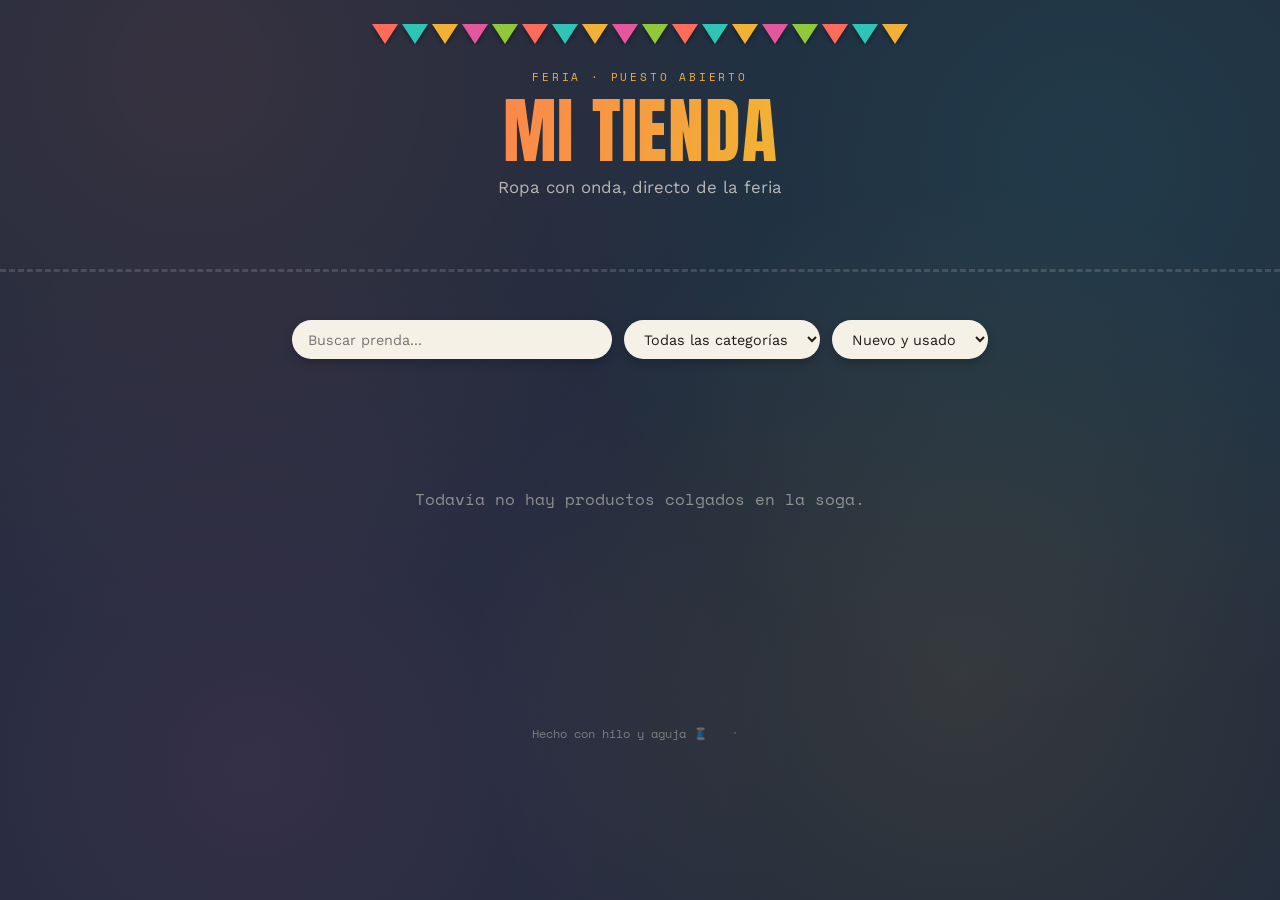
==== index.html @ 523033c7 "Add files via upload" ====
<!DOCTYPE html>
<html lang="es">
<head>
<meta charset="UTF-8">
<meta name="viewport" content="width=device-width, initial-scale=1.0">
<title>Tienda</title>
<link rel="preconnect" href="https://fonts.googleapis.com">
<link href="https://fonts.googleapis.com/css2?family=Anton&family=Space+Mono:wght@400;700&family=Work+Sans:wght@400;500;600;700&display=swap" rel="stylesheet">
<link rel="stylesheet" href="style.css">
</head>
<body>

<div class="bunting" id="bunting"></div>

<header class="stall">
  <div class="stall-inner">
    <p class="eyebrow">FERIA · PUESTO ABIERTO</p>
    <h1 id="siteName">Mi Tienda</h1>
    <p id="siteTagline" class="tagline">Ropa con onda, directo de la feria</p>
    <div class="contact-row" id="contactRow"></div>
  </div>
</header>

<main id="main">
  <div class="filter-bar">
    <input type="text" id="searchInput" placeholder="Buscar prenda...">
    <select id="categoryFilter">
      <option value="">Todas las categorías</option>
    </select>
    <select id="conditionFilter">
      <option value="">Nuevo y usado</option>
      <option value="nuevo">Solo nuevo</option>
      <option value="usado">Solo usado</option>
    </select>
  </div>
  <div id="paused" class="empty-state" hidden>
    <p>Esta tienda está pausada por ahora. Volvé pronto 🧵</p>
  </div>
  <div id="empty" class="empty-state" hidden>
    <p>Todavía no hay productos colgados en la soga.</p>
  </div>
  <div id="noResults" class="empty-state" hidden>
    <p>No encontramos nada con esa búsqueda.</p>
  </div>
  <div id="lines"></div>
</main>

<footer class="foot">
  <p>Hecho con hilo y aguja 🧵 <a href="admin.html" class="admin-link" aria-label="Panel del administrador">·</a></p>
</footer>

<div class="lightbox" id="lightbox" hidden>
  <button class="lightbox-close" id="lightboxClose" aria-label="Cerrar">&times;</button>
  <div class="lightbox-content" id="lightboxContent"></div>
</div>

<script src="app.js"></script>
</body>
</html>
---- style.css ----
:root {
  --navy: #202b3d;
  --navy-deep: #12172a;
  --paper: #f6f1e6;
  --rust: #b5482a;
  --mustard: #d9a441;
  --sage: #7c8f6e;
  --ink: #201d18;
  --line-color: #8a7256;
  --display: "Anton", sans-serif;
  --body: "Work Sans", sans-serif;
  --mono: "Space Mono", monospace;

  /* paleta viva para banderines, luces y detalles de producto */
  --c1: #ff6b5b; /* coral */
  --c2: #2ec4b6; /* turquesa */
  --c3: #f2b134; /* mostaza fuerte */
  --c4: #e4569e; /* magenta */
  --c5: #8fc93a; /* lima */
}

* { box-sizing: border-box; }

/* Cualquier elemento marcado como "hidden" se esconde siempre, sin
   importar qué otras reglas de display tenga su clase (soluciona que el
   lightbox y la barra de búsqueda queden visibles por error). */
[hidden] { display: none !important; }

@media (prefers-reduced-motion: reduce) {
  * { animation: none !important; transition: none !important; }
}

body {
  margin: 0;
  background: var(--navy);
  color: var(--paper);
  font-family: var(--body);
  min-height: 100vh;
  overflow-x: hidden;
  transition: background-color 0.4s ease;
}

/* ---------- Banderines ---------- */

.bunting {
  display: flex;
  justify-content: center;
  gap: 4px;
  padding-top: 1.5rem;
  overflow: hidden;
}
.flag {
  width: 0;
  height: 0;
  border-left: 13px solid transparent;
  border-right: 13px solid transparent;
  border-top: 20px solid var(--fc, var(--c1));
  filter: drop-shadow(0 3px 2px rgba(0,0,0,0.3));
  transform-origin: top center;
  animation: flagSway 3.4s ease-in-out infinite;
  animation-delay: var(--fd, 0s);
}
@keyframes flagSway {
  0%, 100% { transform: rotate(-4deg); }
  50% { transform: rotate(4deg); }
}

/* ---------- Header / stall sign ---------- */

.stall {
  padding: 1.5rem 1.5rem 3rem;
  text-align: center;
  border-bottom: 3px dashed rgba(246,241,230,0.15);
  position: relative;
}

.stall-inner { max-width: 640px; margin: 0 auto; }

.eyebrow {
  font-family: var(--mono);
  font-size: 0.7rem;
  letter-spacing: 0.25em;
  color: var(--c3);
  margin: 0 0 0.75rem;
}

.stall h1 {
  font-family: var(--display);
  font-weight: 400;
  font-size: clamp(2.5rem, 8vw, 4.5rem);
  letter-spacing: 0.01em;
  line-height: 0.95;
  margin: 0;
  text-transform: uppercase;
  background: linear-gradient(100deg, var(--c1) 0%, var(--c3) 35%, var(--c2) 70%, var(--c4) 100%);
  -webkit-background-clip: text;
  background-clip: text;
  color: transparent;
  background-size: 200% 100%;
  animation: titleShift 8s ease-in-out infinite;
}
@keyframes titleShift {
  0%, 100% { background-position: 0% 50%; }
  50% { background-position: 100% 50%; }
}

.tagline {
  font-size: 1.05rem;
  color: rgba(246,241,230,0.7);
  margin: 0.75rem 0 1.5rem;
}

.contact-row {
  display: flex;
  gap: 0.75rem;
  justify-content: center;
  flex-wrap: wrap;
}

.contact-btn {
  font-family: var(--mono);
  font-size: 0.8rem;
  text-decoration: none;
  color: var(--navy-deep);
  background: var(--c3);
  padding: 0.55rem 1.1rem;
  border-radius: 999px;
  font-weight: 700;
  letter-spacing: 0.02em;
  transition: transform 0.15s ease, box-shadow 0.15s ease;
}
.contact-btn:hover { transform: translateY(-2px) scale(1.04); box-shadow: 0 6px 16px rgba(0,0,0,0.3); }
.contact-btn.alt { background: var(--c2); color: #0e2624; }

/* ---------- Clothesline ---------- */

main { max-width: 1100px; margin: 0 auto; padding: 3rem 1.25rem 5rem; }

.empty-state {
  text-align: center;
  color: rgba(246,241,230,0.5);
  font-family: var(--mono);
  padding: 4rem 1rem;
}

.filter-bar {
  display: flex;
  gap: 0.75rem;
  flex-wrap: wrap;
  justify-content: center;
  margin-bottom: 3rem;
}
.filter-bar input,
.filter-bar select {
  font-family: var(--body);
  font-size: 0.9rem;
  padding: 0.65rem 1rem;
  border-radius: 999px;
  border: none;
  background: var(--paper);
  color: var(--ink);
  box-shadow: 0 4px 10px rgba(0,0,0,0.2);
}
.filter-bar input { flex: 1 1 220px; max-width: 320px; }
.filter-bar input:focus,
.filter-bar select:focus { outline: 2px solid var(--c3); }

.line-row {
  position: relative;
  margin-bottom: 4.5rem;
  opacity: 0;
  transform: translateY(24px);
  transition: opacity 0.7s ease, transform 0.7s ease;
}
.line-row.in-view { opacity: 1; transform: translateY(0); }

.rope {
  height: 3px;
  width: 100%;
  background: repeating-linear-gradient(
    115deg,
    var(--line-color) 0px, var(--line-color) 3px,
    #a68a63 3px, #a68a63 6px
  );
  border-radius: 2px;
  box-shadow: 0 1px 2px rgba(0,0,0,0.4);
  position: relative;
}

.lights {
  position: absolute;
  top: -3px;
  left: 0;
  right: 0;
  display: flex;
  justify-content: space-between;
  padding: 0 1.5rem;
  pointer-events: none;
}
.light {
  width: 7px;
  height: 7px;
  border-radius: 50%;
  background: var(--lc, var(--c3));
  box-shadow: 0 0 6px 1px var(--lc, var(--c3));
  animation: twinkle 2.6s ease-in-out infinite;
  animation-delay: var(--ld, 0s);
}
@keyframes twinkle {
  0%, 100% { opacity: 0.35; transform: scale(0.85); }
  50% { opacity: 1; transform: scale(1.15); }
}

.cards {
  display: grid;
  grid-template-columns: repeat(auto-fill, minmax(220px, 1fr));
  gap: 2.75rem 1.5rem;
  margin-top: -0.5rem;
}

.card {
  position: relative;
  background: var(--paper);
  color: var(--ink);
  border-radius: 4px;
  padding: 0.6rem 0.6rem 0.9rem;
  box-shadow: 0 10px 20px rgba(0,0,0,0.25);
  cursor: pointer;
  transform-origin: top center;
  transform: rotate(var(--rot, 0deg));
  animation: sway var(--dur, 5s) ease-in-out infinite;
  animation-delay: var(--delay, 0s);
  transition: box-shadow 0.25s ease;
}
@keyframes sway {
  0%, 100% { transform: rotate(calc(var(--rot, 0deg) - 1.4deg)); }
  50% { transform: rotate(calc(var(--rot, 0deg) + 1.4deg)); }
}
.card:hover {
  animation-play-state: paused;
  transform: translateY(4px) rotate(0deg) scale(1.02);
  box-shadow: 0 8px 22px rgba(0,0,0,0.35);
}

.pin {
  position: absolute;
  top: -14px;
  left: 50%;
  transform: translateX(-50%);
  width: 16px;
  height: 22px;
  z-index: 2;
}
.pin::before {
  content: "";
  position: absolute;
  inset: 0;
  background: var(--accent, var(--c1));
  border-radius: 3px;
}
.pin::after {
  content: "";
  position: absolute;
  left: 50%;
  top: 4px;
  bottom: 4px;
  width: 2px;
  background: rgba(0,0,0,0.25);
  transform: translateX(-50%);
}

.card-media {
  width: 100%;
  aspect-ratio: 3/4;
  overflow: hidden;
  border-radius: 2px;
  background: #ddd3bd;
  position: relative;
}
.card-media img, .card-media video {
  width: 100%;
  height: 100%;
  object-fit: cover;
  display: block;
  transition: transform 0.4s ease;
}
.card:hover .card-media img,
.card:hover .card-media video { transform: scale(1.06); }
.play-badge {
  position: absolute;
  bottom: 8px;
  right: 8px;
  background: rgba(23,31,44,0.85);
  color: var(--paper);
  font-family: var(--mono);
  font-size: 0.65rem;
  padding: 0.25rem 0.5rem;
  border-radius: 999px;
}
.condition-badge {
  position: absolute;
  top: 8px;
  left: 8px;
  font-family: var(--mono);
  font-size: 0.62rem;
  font-weight: 700;
  padding: 0.2rem 0.5rem;
  border-radius: 999px;
  color: #fff;
  text-transform: uppercase;
  letter-spacing: 0.03em;
}
.condition-badge.nuevo { background: var(--c5); color: #17210f; }
.condition-badge.usado { background: var(--c3); color: #3a2a05; }

.card-body { padding: 0.7rem 0.35rem 0.1rem; }

.card-name {
  font-weight: 600;
  font-size: 0.95rem;
  margin: 0 0 0.3rem;
  line-height: 1.25;
}

.card-price {
  font-family: var(--mono);
  font-weight: 700;
  color: var(--accent, var(--rust));
  font-size: 0.95rem;
  margin: 0;
}

.card-tag {
  display: inline-block;
  font-family: var(--mono);
  font-size: 0.65rem;
  color: #fff;
  background: var(--accent, var(--sage));
  border-radius: 3px;
  padding: 0.15rem 0.45rem;
  margin-top: 0.4rem;
}

/* ---------- Destellos al tocar una prenda ---------- */

.spark {
  position: fixed;
  width: 6px;
  height: 6px;
  border-radius: 50%;
  pointer-events: none;
  z-index: 60;
  animation: sparkOut 0.6s ease-out forwards;
}
@keyframes sparkOut {
  0% { opacity: 1; transform: translate(0, 0) scale(1); }
  100% { opacity: 0; transform: translate(var(--sx), var(--sy)) scale(0.3); }
}

/* ---------- Footer ---------- */

.foot {
  text-align: center;
  padding: 2rem 1rem 3rem;
  font-family: var(--mono);
  font-size: 0.75rem;
  color: rgba(246,241,230,0.4);
}
.foot a { color: rgba(246,241,230,0.55); }
.admin-link {
  display: inline-block;
  margin-left: 0.4rem;
  padding: 0.3rem 0.5rem;
  opacity: 0.35;
  text-decoration: none;
  font-size: 1rem;
}
.admin-link:hover { opacity: 0.8; }

/* ---------- Lightbox ---------- */

.lightbox {
  position: fixed;
  inset: 0;
  background: rgba(10,12,16,0.92);
  display: flex;
  align-items: center;
  justify-content: center;
  z-index: 50;
  padding: 2rem;
}
.lightbox-content {
  max-width: min(520px, 92vw);
  max-height: 85vh;
  width: 100%;
  animation: popIn 0.25s ease;
}
@keyframes popIn {
  0% { opacity: 0; transform: scale(0.92) translateY(10px); }
  100% { opacity: 1; transform: scale(1) translateY(0); }
}
.lightbox-content img, .lightbox-content video {
  width: 100%;
  max-height: 70vh;
  object-fit: contain;
  border-radius: 6px;
  display: block;
  margin: 0 auto;
}
.lightbox-info {
  background: var(--paper);
  color: var(--ink);
  padding: 1rem 1.2rem;
  border-radius: 0 0 6px 6px;
}
.lightbox-close {
  position: absolute;
  top: 1.25rem;
  right: 1.5rem;
  background: none;
  border: none;
  color: var(--paper);
  font-size: 2rem;
  cursor: pointer;
  line-height: 1;
}
.video-link-btn {
  display: inline-block;
  margin-top: 0.6rem;
  font-family: var(--mono);
  font-size: 0.8rem;
  color: var(--navy-deep);
  background: var(--c3);
  padding: 0.4rem 0.8rem;
  border-radius: 999px;
  text-decoration: none;
}

@media (max-width: 480px) {
  .cards { grid-template-columns: repeat(auto-fill, minmax(150px, 1fr)); gap: 2.25rem 1rem; }
}
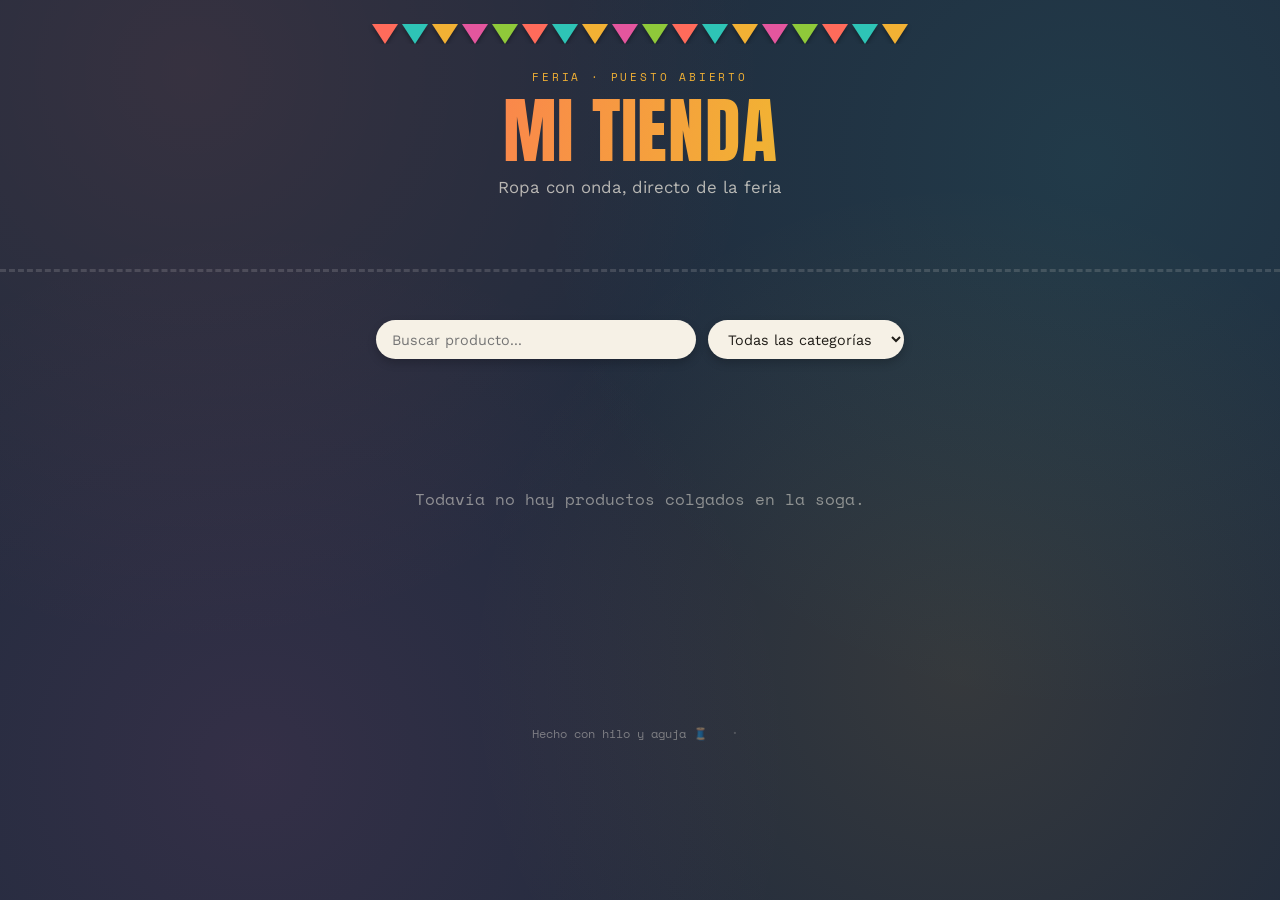
==== commit 8b0d72a7: "Update index.html" ====
--- a/index.html
+++ b/index.html
@@ -9,51 +9,59 @@
 <link rel="stylesheet" href="style.css">
 </head>
 <body>
-
 <div class="bunting" id="bunting"></div>
-
 <header class="stall">
-  <div class="stall-inner">
-    <p class="eyebrow">FERIA · PUESTO ABIERTO</p>
-    <h1 id="siteName">Mi Tienda</h1>
-    <p id="siteTagline" class="tagline">Ropa con onda, directo de la feria</p>
-    <div class="contact-row" id="contactRow"></div>
-  </div>
+<div class="stall-inner">
+<p class="eyebrow">FERIA · PUESTO ABIERTO</p>
+<h1 id="siteName">Mi Tienda</h1>
+<p id="siteTagline" class="tagline">Ropa con onda, directo de la feria</p>
+<div class="contact-row" id="contactRow"></div>
+</div>
 </header>
-
 <main id="main">
-  <div class="filter-bar">
-    <input type="text" id="searchInput" placeholder="Buscar prenda...">
-    <select id="categoryFilter">
-      <option value="">Todas las categorías</option>
-    </select>
-    <select id="conditionFilter">
-      <option value="">Nuevo y usado</option>
-      <option value="nuevo">Solo nuevo</option>
-      <option value="usado">Solo usado</option>
-    </select>
-  </div>
-  <div id="paused" class="empty-state" hidden>
-    <p>Esta tienda está pausada por ahora. Volvé pronto 🧵</p>
-  </div>
-  <div id="empty" class="empty-state" hidden>
-    <p>Todavía no hay productos colgados en la soga.</p>
-  </div>
-  <div id="noResults" class="empty-state" hidden>
-    <p>No encontramos nada con esa búsqueda.</p>
-  </div>
-  <div id="lines"></div>
+<div class="filter-bar">
+<input type="text" id="searchInput" placeholder="Buscar producto...">
+<select id="categoryFilter">
+<option value="">Todas las categorías</option>
+</select>
+</div>
+<div id="paused" class="empty-state" hidden>
+<p>Esta tienda está pausada por ahora. Volvé pronto 🧵</p>
+</div>
+<div id="empty" class="empty-state" hidden>
+<p>Todavía no hay productos colgados en la soga.</p>
+</div>
+<div id="noResults" class="empty-state" hidden>
+<p>No encontramos nada con esa búsqueda.</p>
+</div>
+<div id="lines"></div>
 </main>
-
 <footer class="foot">
-  <p>Hecho con hilo y aguja 🧵 <a href="admin.html" class="admin-link" aria-label="Panel del administrador">·</a></p>
+<p>Hecho con hilo y aguja 🧵 <a href="admin.html" class="admin-link" aria-label="Panel del administrador">·</a></p>
 </footer>
 
-<div class="lightbox" id="lightbox" hidden>
-  <button class="lightbox-close" id="lightboxClose" aria-label="Cerrar">&times;</button>
-  <div class="lightbox-content" id="lightboxContent"></div>
+<button class="cart-fab" id="cartFab" hidden>
+🧺 <span id="cartCount">0</span>
+</button>
+
+<div class="cart-overlay" id="cartOverlay" hidden>
+<div class="cart-panel">
+<div class="cart-panel-head">
+<h2>Tu pedido</h2>
+<button class="cart-close" id="cartClose" aria-label="Cerrar">&times;</button>
+</div>
+<div id="cartItems" class="cart-items"></div>
+<div class="cart-panel-footer">
+<div class="cart-total"><span>Total</span><span id="cartTotal">$0</span></div>
+<a href="#" id="cartWhatsapp" class="contact-btn cart-checkout" target="_blank" rel="noopener">Hacer pedido por WhatsApp</a>
+</div>
+</div>
 </div>
 
+<div class="lightbox" id="lightbox" hidden>
+<button class="lightbox-close" id="lightboxClose" aria-label="Cerrar">&times;</button>
+<div class="lightbox-content" id="lightboxContent"></div>
+</div>
 <script src="app.js"></script>
 </body>
 </html>
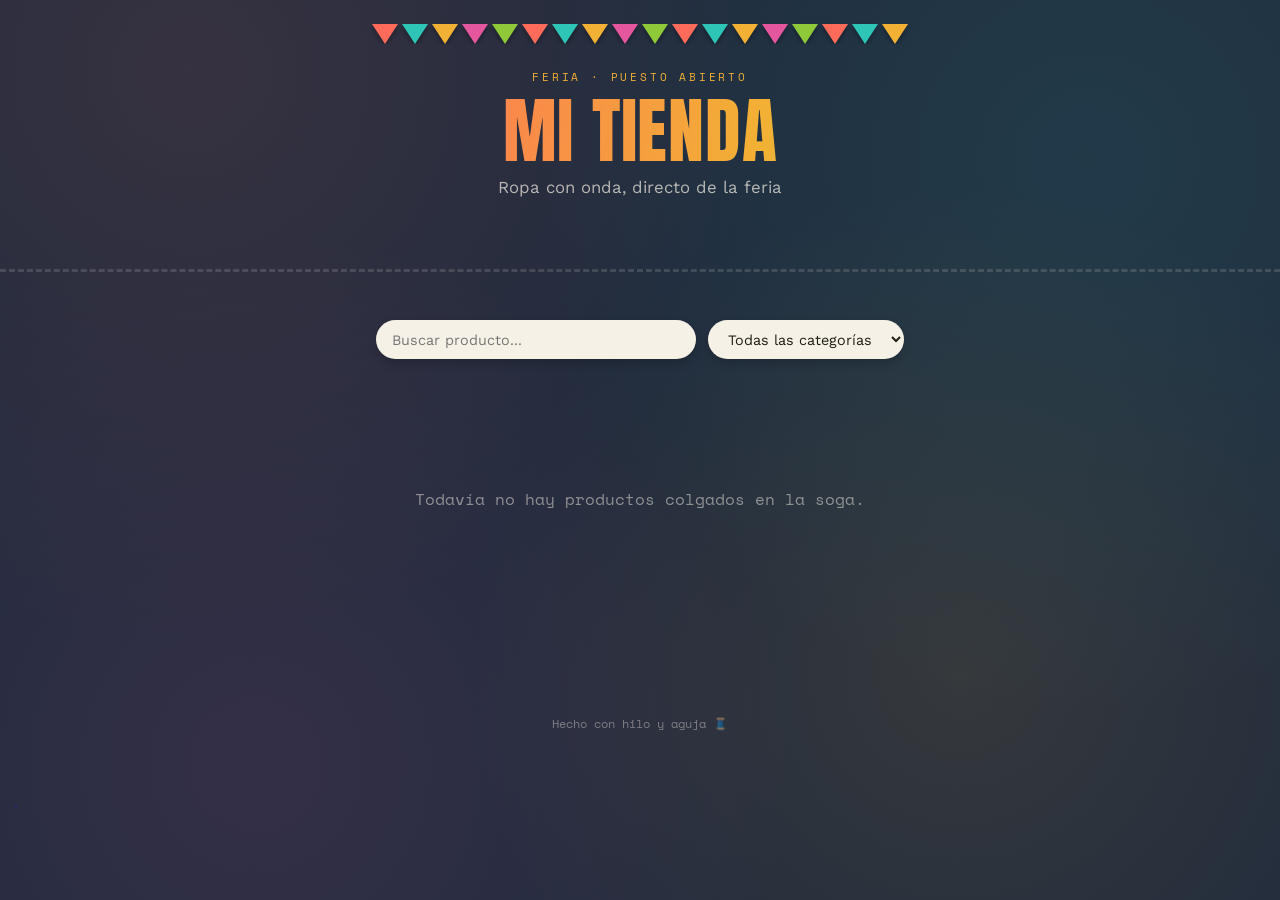
==== commit cede6c32: "Enhance cart panel with name and address inputs Added input fields for name and address in the cart " ====
--- a/index.html
+++ b/index.html
@@ -37,12 +37,15 @@
 <div id="lines"></div>
 </main>
 <footer class="foot">
-<p>Hecho con hilo y aguja 🧵 <a href="admin.html" class="admin-link" aria-label="Panel del administrador">·</a></p>
+<p>Hecho con hilo y aguja 🧵</p>
 </footer>
 
-<button class="cart-fab" id="cartFab" hidden>
+<div class="top-right-bar">
+<button class="cart-fab" id="cartFab">
 🧺 <span id="cartCount">0</span>
 </button>
+<a href="admin.html" class="admin-link" aria-label="Panel del administrador">·</a>
+</div>
 
 <div class="cart-overlay" id="cartOverlay" hidden>
 <div class="cart-panel">
@@ -52,6 +55,10 @@
 </div>
 <div id="cartItems" class="cart-items"></div>
 <div class="cart-panel-footer">
+<label for="cartNombre" class="cart-field-label">Tu nombre</label>
+<input type="text" id="cartNombre" placeholder="¿Cómo te llamamos?">
+<label for="cartDireccion" class="cart-field-label">Dirección o dónde retirás</label>
+<input type="text" id="cartDireccion" placeholder="Dirección de entrega o punto de retiro">
 <div class="cart-total"><span>Total</span><span id="cartTotal">$0</span></div>
 <a href="#" id="cartWhatsapp" class="contact-btn cart-checkout" target="_blank" rel="noopener">Hacer pedido por WhatsApp</a>
 </div>
--- a/style.css
+++ b/style.css
@@ -41,7 +41,6 @@
 }
 
 /* ---------- Banderines ---------- */
-
 .bunting {
   display: flex;
   justify-content: center;
@@ -66,16 +65,13 @@
 }
 
 /* ---------- Header / stall sign ---------- */
-
 .stall {
   padding: 1.5rem 1.5rem 3rem;
   text-align: center;
   border-bottom: 3px dashed rgba(246,241,230,0.15);
   position: relative;
 }
-
 .stall-inner { max-width: 640px; margin: 0 auto; }
-
 .eyebrow {
   font-family: var(--mono);
   font-size: 0.7rem;
@@ -83,7 +79,6 @@
   color: var(--c3);
   margin: 0 0 0.75rem;
 }
-
 .stall h1 {
   font-family: var(--display);
   font-weight: 400;
@@ -103,20 +98,17 @@
   0%, 100% { background-position: 0% 50%; }
   50% { background-position: 100% 50%; }
 }
-
 .tagline {
   font-size: 1.05rem;
   color: rgba(246,241,230,0.7);
   margin: 0.75rem 0 1.5rem;
 }
-
 .contact-row {
   display: flex;
   gap: 0.75rem;
   justify-content: center;
   flex-wrap: wrap;
 }
-
 .contact-btn {
   font-family: var(--mono);
   font-size: 0.8rem;
@@ -133,7 +125,6 @@
 .contact-btn.alt { background: var(--c2); color: #0e2624; }
 
 /* ---------- Clothesline ---------- */
-
 main { max-width: 1100px; margin: 0 auto; padding: 3rem 1.25rem 5rem; }
 
 .empty-state {
@@ -186,7 +177,6 @@
   box-shadow: 0 1px 2px rgba(0,0,0,0.4);
   position: relative;
 }
-
 .lights {
   position: absolute;
   top: -3px;
@@ -217,7 +207,6 @@
   gap: 2.75rem 1.5rem;
   margin-top: -0.5rem;
 }
-
 .card {
   position: relative;
   background: var(--paper);
@@ -241,7 +230,6 @@
   transform: translateY(4px) rotate(0deg) scale(1.02);
   box-shadow: 0 8px 22px rgba(0,0,0,0.35);
 }
-
 .pin {
   position: absolute;
   top: -14px;
@@ -268,7 +256,6 @@
   background: rgba(0,0,0,0.25);
   transform: translateX(-50%);
 }
-
 .card-media {
   width: 100%;
   aspect-ratio: 3/4;
@@ -297,31 +284,13 @@
   padding: 0.25rem 0.5rem;
   border-radius: 999px;
 }
-.condition-badge {
-  position: absolute;
-  top: 8px;
-  left: 8px;
-  font-family: var(--mono);
-  font-size: 0.62rem;
-  font-weight: 700;
-  padding: 0.2rem 0.5rem;
-  border-radius: 999px;
-  color: #fff;
-  text-transform: uppercase;
-  letter-spacing: 0.03em;
-}
-.condition-badge.nuevo { background: var(--c5); color: #17210f; }
-.condition-badge.usado { background: var(--c3); color: #3a2a05; }
-
 .card-body { padding: 0.7rem 0.35rem 0.1rem; }
-
 .card-name {
   font-weight: 600;
   font-size: 0.95rem;
   margin: 0 0 0.3rem;
   line-height: 1.25;
 }
-
 .card-price {
   font-family: var(--mono);
   font-weight: 700;
@@ -329,7 +298,6 @@
   font-size: 0.95rem;
   margin: 0;
 }
-
 .card-tag {
   display: inline-block;
   font-family: var(--mono);
@@ -341,8 +309,25 @@
   margin-top: 0.4rem;
 }
 
+/* ---------- Botón "Agregar" ---------- */
+.add-to-cart-btn {
+  display: block;
+  width: 100%;
+  margin-top: 0.6rem;
+  font-family: var(--mono);
+  font-size: 0.72rem;
+  font-weight: 700;
+  background: var(--navy);
+  color: var(--paper);
+  border: none;
+  border-radius: 999px;
+  padding: 0.45rem 0.7rem;
+  cursor: pointer;
+  transition: background 0.15s ease;
+}
+.add-to-cart-btn:hover { background: var(--accent, var(--rust)); color: #fff; }
+
 /* ---------- Destellos al tocar una prenda ---------- */
-
 .spark {
   position: fixed;
   width: 6px;
@@ -358,7 +343,6 @@
 }
 
 /* ---------- Footer ---------- */
-
 .foot {
   text-align: center;
   padding: 2rem 1rem 3rem;
@@ -377,8 +361,95 @@
 }
 .admin-link:hover { opacity: 0.8; }
 
+/* ---------- Carrito ---------- */
+.cart-fab {
+  position: fixed;
+  right: 1.25rem;
+  bottom: 1.25rem;
+  display: flex;
+  align-items: center;
+  gap: 0.5rem;
+  background: var(--rust);
+  color: #fff;
+  border: none;
+  border-radius: 999px;
+  padding: 0.8rem 1.1rem;
+  font-family: var(--mono);
+  font-size: 0.95rem;
+  font-weight: 700;
+  box-shadow: 0 6px 18px rgba(0,0,0,0.35);
+  z-index: 55;
+  cursor: pointer;
+}
+
+.cart-overlay {
+  position: fixed;
+  inset: 0;
+  background: rgba(10,12,16,0.6);
+  display: flex;
+  align-items: flex-end;
+  justify-content: center;
+  z-index: 65;
+}
+@media (min-width: 620px) {
+  .cart-overlay { align-items: center; }
+}
+
+.cart-panel {
+  background: var(--paper);
+  color: var(--ink);
+  width: 100%;
+  max-width: 460px;
+  max-height: 85vh;
+  border-radius: 16px 16px 0 0;
+  display: flex;
+  flex-direction: column;
+  overflow: hidden;
+}
+@media (min-width: 620px) {
+  .cart-panel { border-radius: 10px; max-height: 80vh; }
+}
+
+.cart-panel-head {
+  display: flex;
+  align-items: center;
+  justify-content: space-between;
+  padding: 1.1rem 1.3rem 0.8rem;
+  border-bottom: 1px dashed #d8cfba;
+}
+.cart-panel-head h2 { font-family: var(--display); font-weight: 400; text-transform: uppercase; font-size: 1.2rem; margin: 0; }
+.cart-close { background: none; border: none; font-size: 1.3rem; color: #6b6355; padding: 0.2rem; cursor: pointer; margin: 0; }
+
+.cart-items { padding: 0.6rem 1.3rem; overflow-y: auto; flex: 1; }
+
+.cart-item {
+  display: flex;
+  align-items: center;
+  justify-content: space-between;
+  padding: 0.8rem 0;
+  border-bottom: 1px dashed #e6dfcd;
+  gap: 0.7rem;
+}
+.cart-item-info { display: flex; flex-direction: column; gap: 0.15rem; }
+.cart-item-name { font-weight: 600; font-size: 0.9rem; }
+.cart-item-price { font-family: var(--mono); font-size: 0.78rem; color: #6b6355; }
+
+.cart-item-qty { display: flex; align-items: center; gap: 0.6rem; }
+.cart-item-qty button {
+  width: 26px; height: 26px; border-radius: 50%; margin: 0;
+  border: 1px solid #d8cfba; background: #efe8d5; color: var(--ink);
+  font-size: 0.95rem; line-height: 1; padding: 0; display: flex; align-items: center; justify-content: center;
+}
+.cart-item-qty span { min-width: 14px; text-align: center; font-weight: 600; font-family: var(--mono); }
+
+.cart-panel-footer { padding: 1rem 1.3rem 1.3rem; border-top: 1px dashed #d8cfba; }
+.cart-total {
+  display: flex; justify-content: space-between; align-items: baseline;
+  font-family: var(--mono); font-size: 1.05rem; font-weight: 700; margin-bottom: 0.8rem;
+}
+.cart-checkout { display: block; width: 100%; text-align: center; margin-top: 0; }
+
 /* ---------- Lightbox ---------- */
-
 .lightbox {
   position: fixed;
   inset: 0;
@@ -439,4 +510,3 @@
 @media (max-width: 480px) {
   .cards { grid-template-columns: repeat(auto-fill, minmax(150px, 1fr)); gap: 2.25rem 1rem; }
 }
-
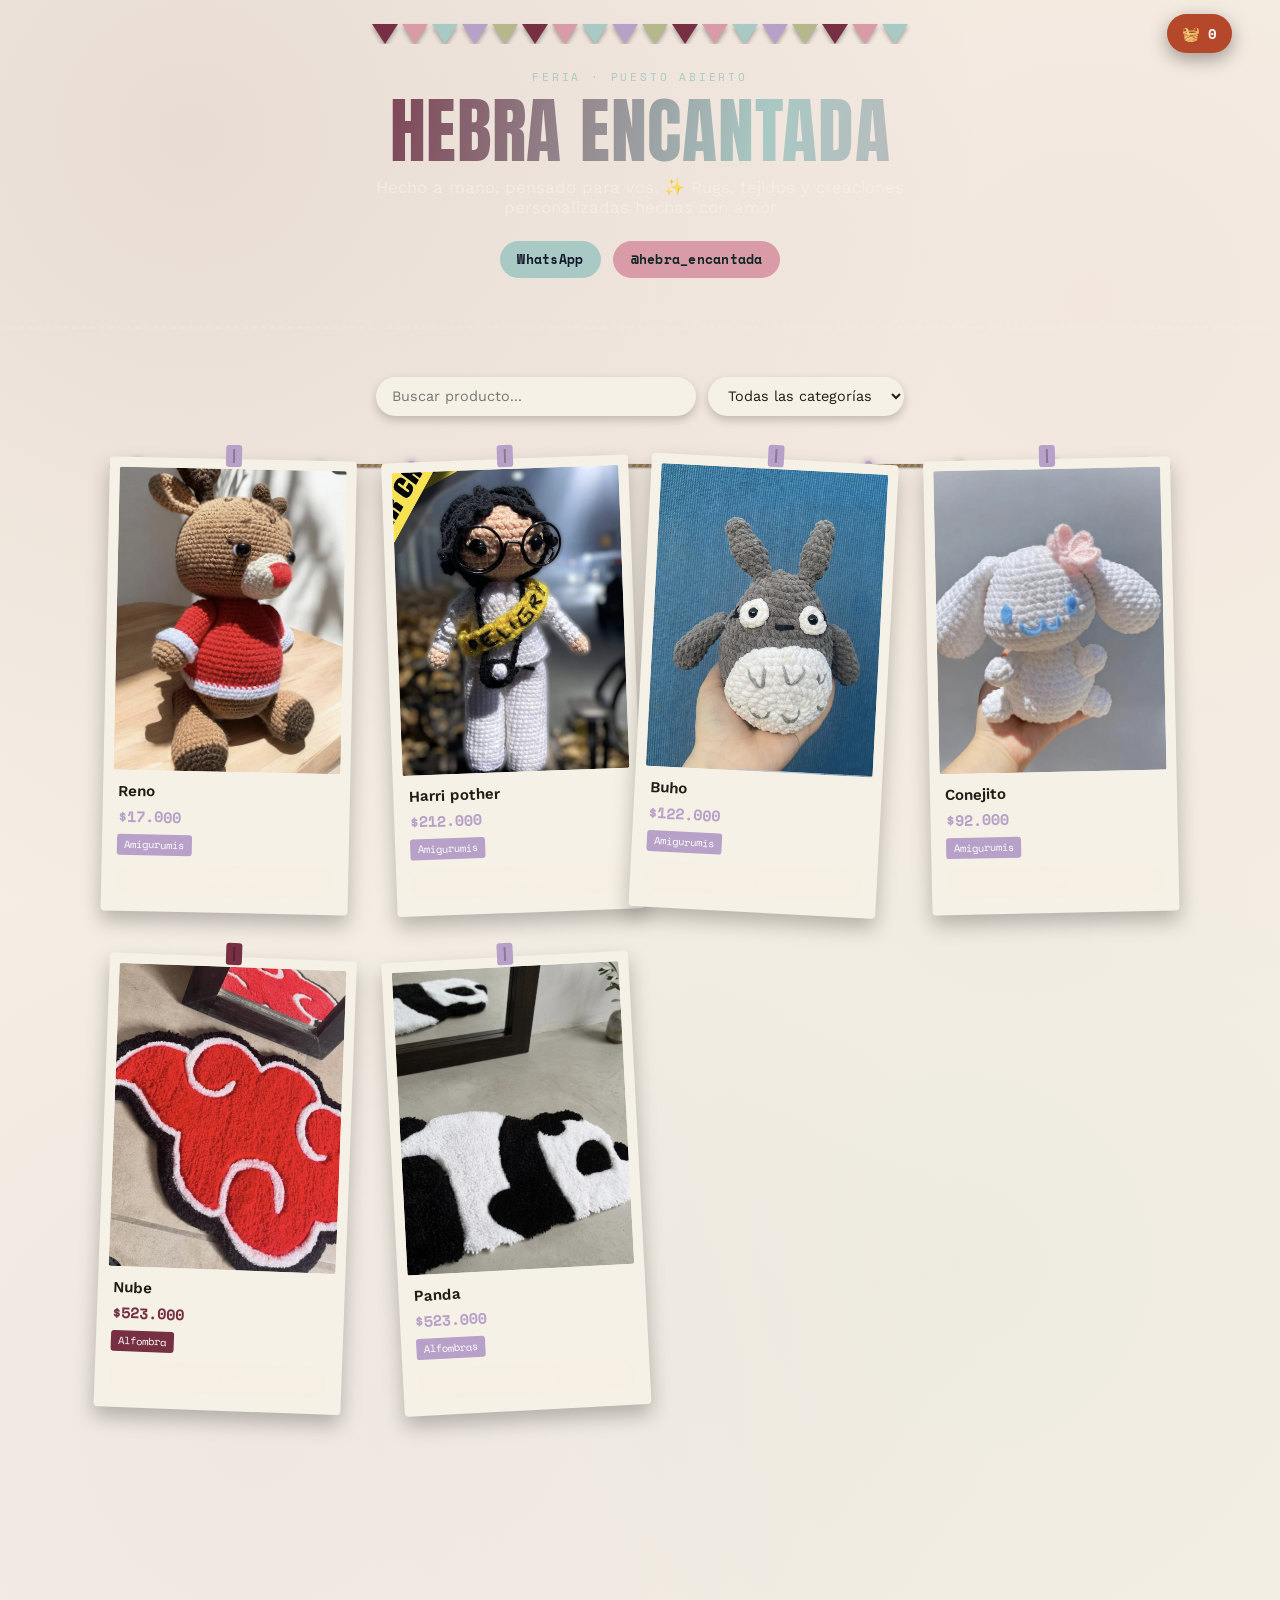
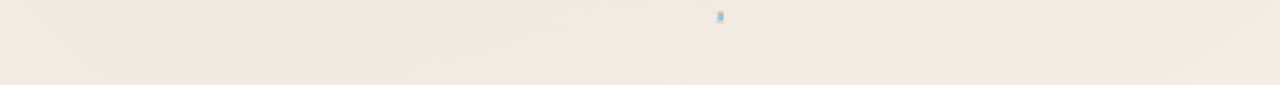
==== commit d3af2ddb: "Refactor cart and footer sections in index.html" ====
--- a/index.html
+++ b/index.html
@@ -10,12 +10,21 @@
 </head>
 <body>
 <div class="bunting" id="bunting"></div>
+
+<div class="top-right-bar">
+<button class="cart-fab" id="cartFab">
+🧺 <span id="cartCount">0</span>
+</button>
+<a href="admin.html" class="admin-link" aria-label="Panel del administrador">·</a>
+</div>
+
 <header class="stall">
 <div class="stall-inner">
 <p class="eyebrow">FERIA · PUESTO ABIERTO</p>
 <h1 id="siteName">Mi Tienda</h1>
 <p id="siteTagline" class="tagline">Ropa con onda, directo de la feria</p>
 <div class="contact-row" id="contactRow"></div>
+<p id="ofertaGlobalBanner" class="oferta-banner" hidden></p>
 </div>
 </header>
 <main id="main">
@@ -37,15 +46,8 @@
 <div id="lines"></div>
 </main>
 <footer class="foot">
-<p>Hecho con hilo y aguja 🧵</p>
+<p id="footerText">Hecho con hilo y aguja 🧵</p>
 </footer>
-
-<div class="top-right-bar">
-<button class="cart-fab" id="cartFab">
-🧺 <span id="cartCount">0</span>
-</button>
-<a href="admin.html" class="admin-link" aria-label="Panel del administrador">·</a>
-</div>
 
 <div class="cart-overlay" id="cartOverlay" hidden>
 <div class="cart-panel">
@@ -57,8 +59,24 @@
 <div class="cart-panel-footer">
 <label for="cartNombre" class="cart-field-label">Tu nombre</label>
 <input type="text" id="cartNombre" placeholder="¿Cómo te llamamos?">
-<label for="cartDireccion" class="cart-field-label">Dirección o dónde retirás</label>
-<input type="text" id="cartDireccion" placeholder="Dirección de entrega o punto de retiro">
+
+<label for="cartEntrega" class="cart-field-label">Entrega</label>
+<select id="cartEntrega">
+<option value="envio">Envío</option>
+<option value="retiro">Retiro en el local</option>
+</select>
+
+<label for="cartDireccion" class="cart-field-label" id="cartDireccionLabel">Dirección de envío</label>
+<input type="text" id="cartDireccion" placeholder="Dirección de entrega">
+
+<label for="cartPago" class="cart-field-label">Forma de pago</label>
+<select id="cartPago">
+<option value="efectivo">Efectivo</option>
+<option value="transferencia">Transferencia</option>
+<option value="credito">Tarjeta de crédito</option>
+</select>
+<p id="recargoNota" class="cart-recargo-nota" hidden></p>
+
 <div class="cart-total"><span>Total</span><span id="cartTotal">$0</span></div>
 <a href="#" id="cartWhatsapp" class="contact-btn cart-checkout" target="_blank" rel="noopener">Hacer pedido por WhatsApp</a>
 </div>
--- a/style.css
+++ b/style.css
@@ -351,21 +351,30 @@
   color: rgba(246,241,230,0.4);
 }
 .foot a { color: rgba(246,241,230,0.55); }
+
+/* ---------- Barra superior: carrito + acceso admin ---------- */
+.top-right-bar {
+  position: fixed;
+  top: 14px;
+  right: 14px;
+  z-index: 55;
+  display: flex;
+  align-items: center;
+  gap: 0.6rem;
+}
 .admin-link {
   display: inline-block;
-  margin-left: 0.4rem;
-  padding: 0.3rem 0.5rem;
-  opacity: 0.35;
+  padding: 0.4rem 0.6rem;
+  opacity: 0.4;
   text-decoration: none;
-  font-size: 1rem;
-}
-.admin-link:hover { opacity: 0.8; }
+  font-size: 1.3rem;
+  line-height: 1;
+  color: var(--paper);
+}
+.admin-link:hover { opacity: 0.85; }
 
 /* ---------- Carrito ---------- */
 .cart-fab {
-  position: fixed;
-  right: 1.25rem;
-  bottom: 1.25rem;
   display: flex;
   align-items: center;
   gap: 0.5rem;
@@ -373,12 +382,11 @@
   color: #fff;
   border: none;
   border-radius: 999px;
-  padding: 0.8rem 1.1rem;
-  font-family: var(--mono);
-  font-size: 0.95rem;
+  padding: 0.55rem 0.95rem;
+  font-family: var(--mono);
+  font-size: 0.9rem;
   font-weight: 700;
   box-shadow: 0 6px 18px rgba(0,0,0,0.35);
-  z-index: 55;
   cursor: pointer;
 }
 
@@ -443,11 +451,79 @@
 .cart-item-qty span { min-width: 14px; text-align: center; font-weight: 600; font-family: var(--mono); }
 
 .cart-panel-footer { padding: 1rem 1.3rem 1.3rem; border-top: 1px dashed #d8cfba; }
+.cart-field-label {
+  display: block;
+  font-family: var(--mono);
+  font-size: 0.7rem;
+  font-weight: 700;
+  margin: 0.7rem 0 0.3rem;
+  color: #6b6355;
+}
+.cart-field-label:first-child { margin-top: 0; }
+.cart-panel-footer input[type="text"],
+.cart-panel-footer select {
+  width: 100%;
+  padding: 0.55rem 0.7rem;
+  border: 1px solid #d8cfba;
+  border-radius: 6px;
+  font-family: var(--body);
+  font-size: 0.9rem;
+  background: #fff;
+  color: var(--ink);
+}
+.cart-recargo-nota {
+  font-family: var(--mono);
+  font-size: 0.75rem;
+  color: var(--rust);
+  margin: 0.4rem 0 0;
+}
 .cart-total {
   display: flex; justify-content: space-between; align-items: baseline;
-  font-family: var(--mono); font-size: 1.05rem; font-weight: 700; margin-bottom: 0.8rem;
+  font-family: var(--mono); font-size: 1.05rem; font-weight: 700; margin: 0.9rem 0 0.8rem;
 }
 .cart-checkout { display: block; width: 100%; text-align: center; margin-top: 0; }
+
+/* ---------- Ofertas ---------- */
+.oferta-banner {
+  display: inline-block;
+  font-family: var(--mono);
+  font-size: 0.8rem;
+  font-weight: 700;
+  background: var(--c4);
+  color: #fff;
+  padding: 0.4rem 0.9rem;
+  border-radius: 999px;
+  margin: 0.5rem 0 0;
+}
+.price-old {
+  text-decoration: line-through;
+  opacity: 0.55;
+  font-size: 0.85em;
+  margin-right: 0.3rem;
+}
+.price-new { color: var(--rust); }
+.oferta-tag {
+  display: inline-block;
+  background: var(--c4);
+  color: #fff;
+  font-size: 0.65rem;
+  padding: 0.1rem 0.4rem;
+  border-radius: 4px;
+  margin-left: 0.3rem;
+  vertical-align: middle;
+}
+.oferta-badge {
+  position: absolute;
+  top: 8px;
+  left: 8px;
+  background: var(--c4);
+  color: #fff;
+  font-family: var(--mono);
+  font-weight: 700;
+  font-size: 0.7rem;
+  padding: 0.2rem 0.5rem;
+  border-radius: 999px;
+}
 
 /* ---------- Lightbox ---------- */
 .lightbox {
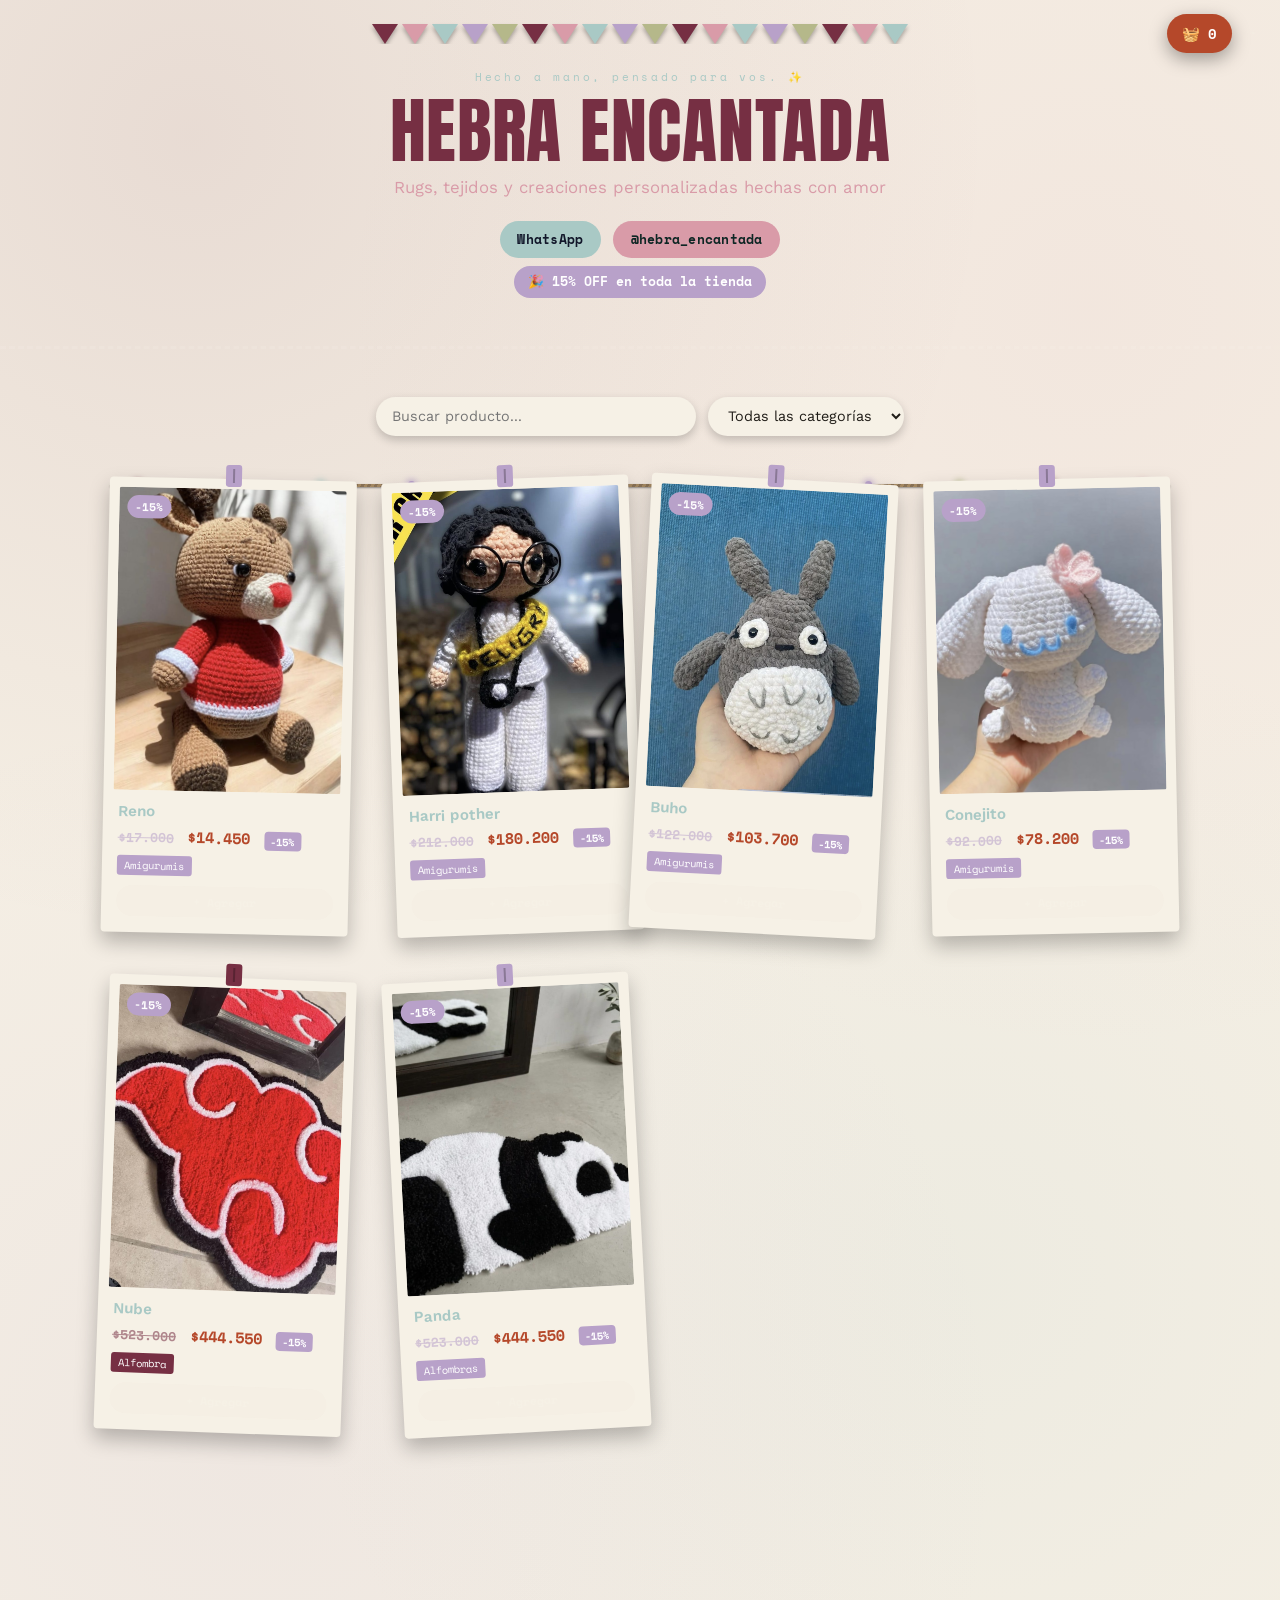
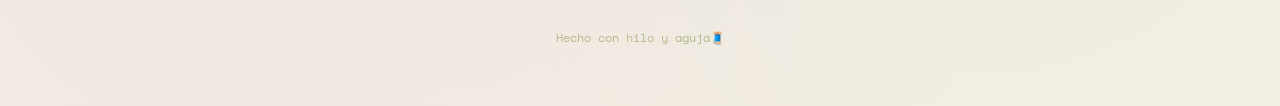
==== commit 2d0ac66a: "Actualizar index.html" ====
--- a/index.html
+++ b/index.html
@@ -20,7 +20,7 @@
 
 <header class="stall">
 <div class="stall-inner">
-<p class="eyebrow">FERIA · PUESTO ABIERTO</p>
+<p class="eyebrow">Hecho a mano, pensado para vos. ✨</p>
 <h1 id="siteName">Mi Tienda</h1>
 <p id="siteTagline" class="tagline">Ropa con onda, directo de la feria</p>
 <div class="contact-row" id="contactRow"></div>
--- a/style.css
+++ b/style.css
@@ -37,8 +37,10 @@
   font-family: var(--body);
   min-height: 100vh;
   overflow-x: hidden;
-  transition: background-color 0.4s ease;
-}
+  opacity: 0;
+  transition: opacity 0.25s ease;
+}
+body.ready { opacity: 1; }
 
 /* ---------- Banderines ---------- */
 .bunting {
@@ -87,20 +89,11 @@
   line-height: 0.95;
   margin: 0;
   text-transform: uppercase;
-  background: linear-gradient(100deg, var(--c1) 0%, var(--c3) 35%, var(--c2) 70%, var(--c4) 100%);
-  -webkit-background-clip: text;
-  background-clip: text;
-  color: transparent;
-  background-size: 200% 100%;
-  animation: titleShift 8s ease-in-out infinite;
-}
-@keyframes titleShift {
-  0%, 100% { background-position: 0% 50%; }
-  50% { background-position: 100% 50%; }
+  color: var(--c1);
 }
 .tagline {
   font-size: 1.05rem;
-  color: rgba(246,241,230,0.7);
+  color: var(--c2);
   margin: 0.75rem 0 1.5rem;
 }
 .contact-row {
@@ -159,9 +152,6 @@
 .line-row {
   position: relative;
   margin-bottom: 4.5rem;
-  opacity: 0;
-  transform: translateY(24px);
-  transition: opacity 0.7s ease, transform 0.7s ease;
 }
 .line-row.in-view { opacity: 1; transform: translateY(0); }
 
@@ -290,6 +280,7 @@
   font-size: 0.95rem;
   margin: 0 0 0.3rem;
   line-height: 1.25;
+  color: var(--c3);
 }
 .card-price {
   font-family: var(--mono);
@@ -348,9 +339,11 @@
   padding: 2rem 1rem 3rem;
   font-family: var(--mono);
   font-size: 0.75rem;
-  color: rgba(246,241,230,0.4);
+  color: var(--c5);
 }
 .foot a { color: rgba(246,241,230,0.55); }
+
+.product-desc { color: var(--c4); }
 
 /* ---------- Barra superior: carrito + acceso admin ---------- */
 .top-right-bar {
